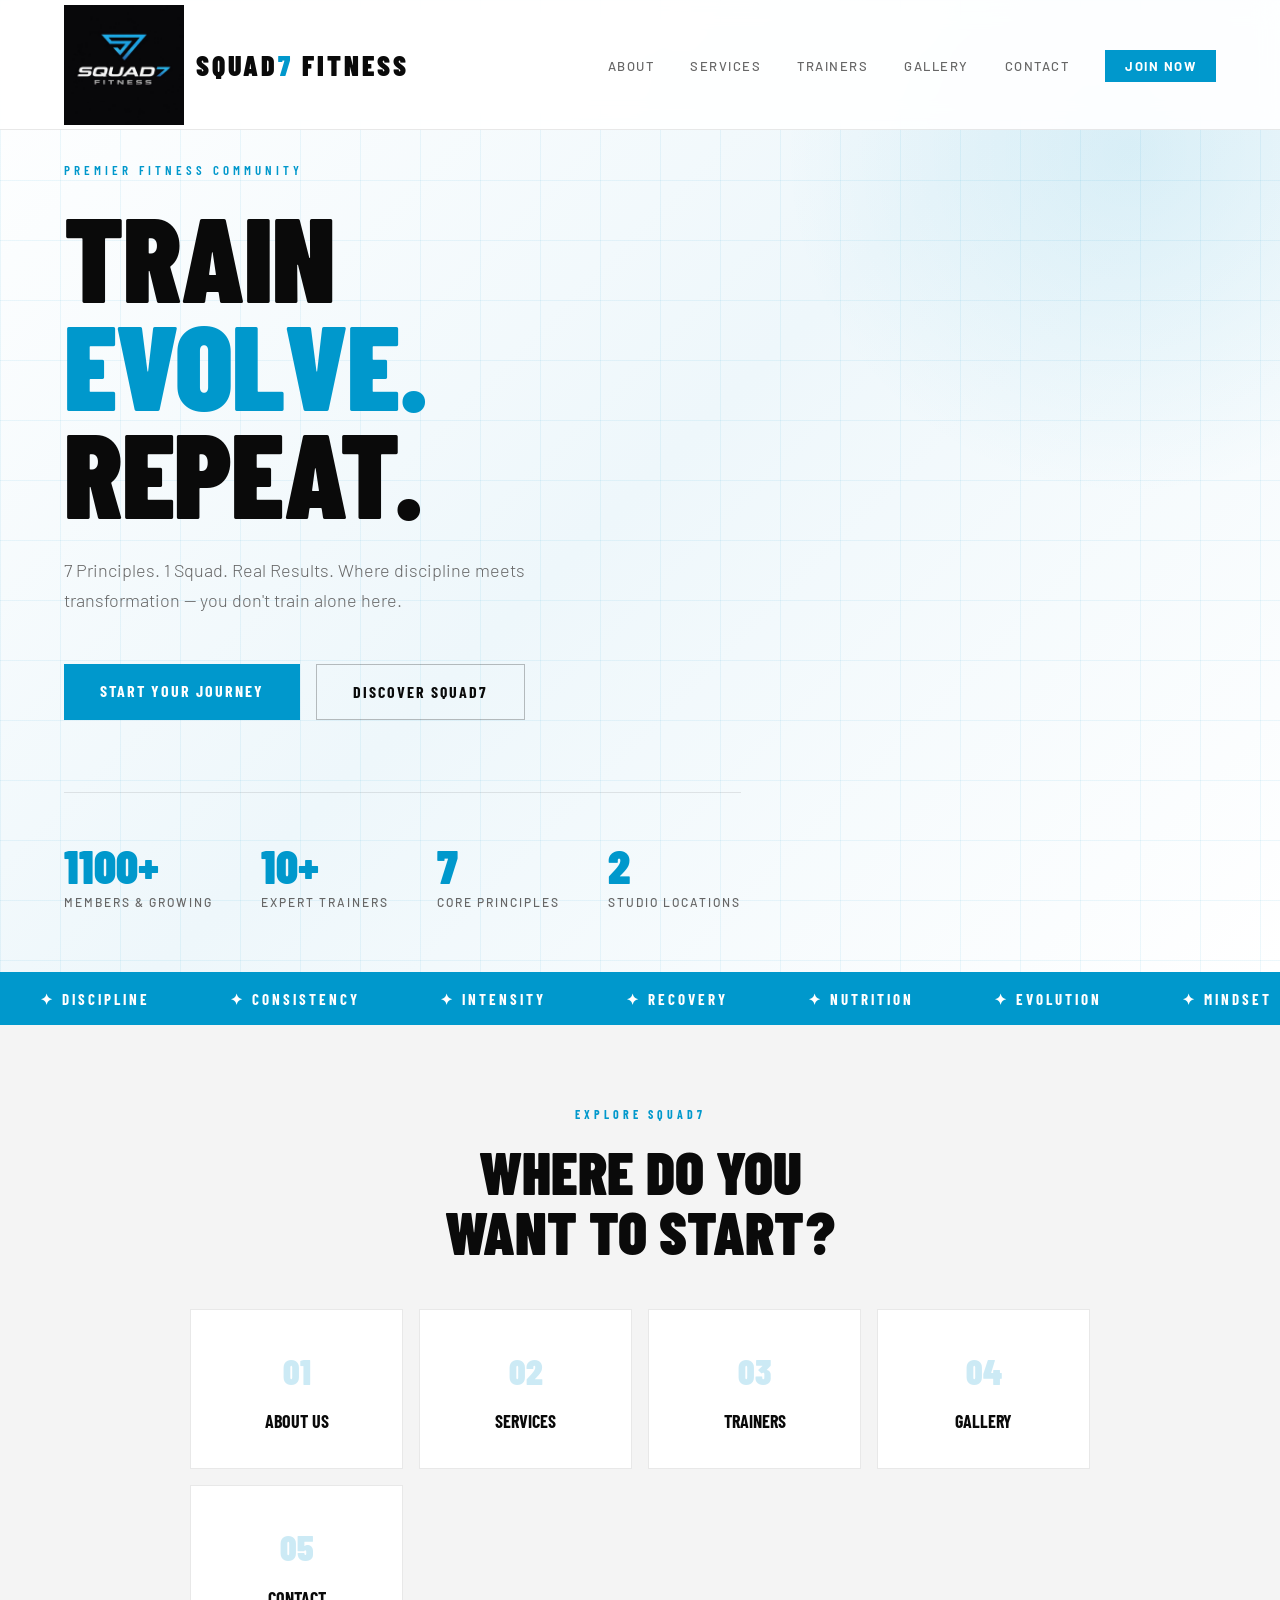
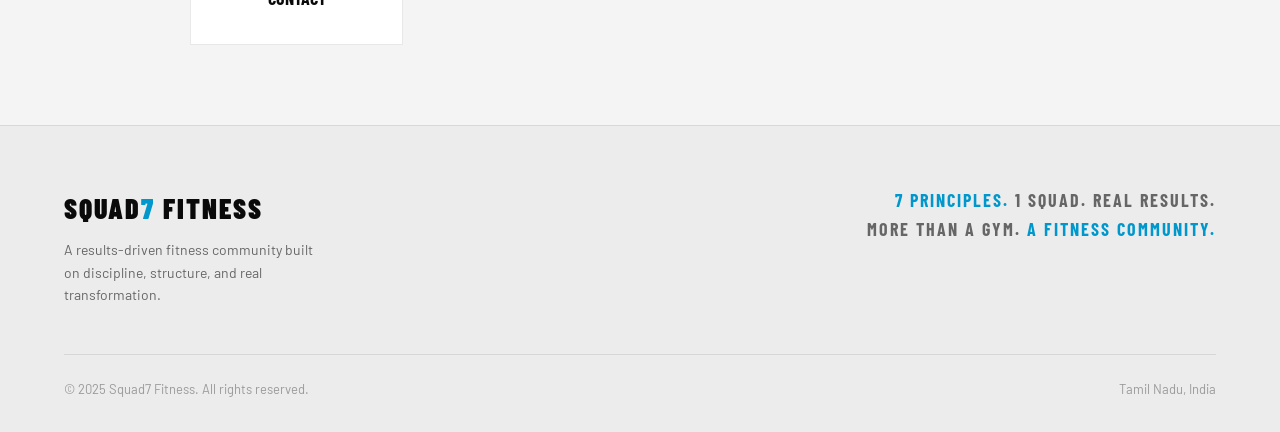
==== index.html @ 56f7736b "Update index.html" ====
<!DOCTYPE html>
<html lang="en">
<head>
<meta charset="UTF-8">
<meta name="viewport" content="width=device-width, initial-scale=1.0">
<title>Squad7 Fitness — 7 Principles. 1 Squad. Real Results.</title>
<link href="https://fonts.googleapis.com/css2?family=Barlow+Condensed:wght@400;600;700;800;900&family=Barlow:wght@300;400;500;600&display=swap" rel="stylesheet">
<style>
  *, *::before, *::after { margin: 0; padding: 0; box-sizing: border-box; }
  :root {
    --bg: #FFFFFF; --section: #F4F4F4; --accent: #0098CC;
    --accent-glow: rgba(0,152,204,0.1); --text: #0A0A0A;
    --subtext: #666666; --border: rgba(0,0,0,0.09); --card: #EBEBEB;
  }
  html { scroll-behavior: smooth; }
  body { background: var(--bg); color: var(--text); font-family: 'Barlow', sans-serif; font-weight: 400; line-height: 1.6; overflow-x: hidden; }

  /* NAV */
  nav { position: fixed; top: 0; left: 0; right: 0; z-index: 100; padding: 0 5vw; height: 130px; display: flex; align-items: center; justify-content: space-between; background: rgba(255,255,255,0.92); backdrop-filter: blur(12px); border-bottom: 1px solid var(--border); }
  .nav-logo { display: flex; align-items: center; gap: 12px; text-decoration: none; }
  .nav-logo img { height: 120px; width: auto; display: block; }
  .nav-logo-text { font-family: 'Barlow Condensed', sans-serif; font-weight: 900; font-size: 28px; letter-spacing: 3px; text-transform: uppercase; color: var(--text); line-height: 1; }
  .nav-logo-text span { color: var(--accent); }
  .nav-links { display: flex; gap: 36px; list-style: none; }
  .nav-links a { color: var(--subtext); text-decoration: none; font-size: 13px; font-weight: 500; letter-spacing: 1.5px; text-transform: uppercase; transition: color 0.2s; }
  .nav-links a:hover, .nav-links a.active { color: var(--accent); }
  .nav-cta { background: var(--accent); color: #FFF !important; padding: 8px 20px; font-weight: 700 !important; letter-spacing: 1px; transition: background 0.2s !important; }
  .nav-cta:hover { background: #0080AA !important; color: #FFF !important; }
  .hamburger { display: none; flex-direction: column; gap: 5px; cursor: pointer; }
  .hamburger span { display: block; width: 24px; height: 2px; background: var(--text); transition: 0.3s; }
  .mobile-menu { display: none; position: fixed; top: 130px; left: 0; right: 0; background: rgba(255,255,255,0.98); padding: 24px 5vw; flex-direction: column; gap: 20px; z-index: 99; border-bottom: 1px solid var(--border); }
  .mobile-menu a { color: var(--subtext); text-decoration: none; font-size: 15px; font-weight: 500; letter-spacing: 1px; text-transform: uppercase; }
  .mobile-menu a:hover { color: var(--accent); }
  .mobile-menu.open { display: flex; }

  /* SECTION DEFAULTS */
  section { padding: 60px 5vw; }
  .page-hero { padding: 160px 5vw 80px; background: linear-gradient(135deg, #FFFFFF 0%, #EEF7FB 50%, #FFFFFF 100%); position: relative; overflow: hidden; }
  .page-hero-grid { position: absolute; inset: 0; pointer-events: none; background-image: linear-gradient(rgba(0,152,204,0.07) 1px, transparent 1px), linear-gradient(90deg, rgba(0,152,204,0.07) 1px, transparent 1px); background-size: 60px 60px; }
  .page-hero-content { position: relative; z-index: 2; }
  .section-label { font-family: 'Barlow Condensed', sans-serif; font-size: 12px; font-weight: 700; letter-spacing: 4px; text-transform: uppercase; color: var(--accent); margin-bottom: 16px; }
  .section-title { font-family: 'Barlow Condensed', sans-serif; font-size: clamp(36px, 5vw, 60px); font-weight: 900; text-transform: uppercase; line-height: 1; margin-bottom: 24px; color: var(--text); }
  .section-sub { font-size: 17px; color: var(--subtext); max-width: 560px; line-height: 1.7; }
  .reveal { opacity: 0; transform: translateY(30px); transition: opacity 0.6s ease, transform 0.6s ease; }
  .reveal.visible { opacity: 1; transform: translateY(0); }

  /* BUTTONS */
  .btn-primary { background: var(--accent); color: #FFF; padding: 14px 36px; font-family: 'Barlow Condensed', sans-serif; font-size: 16px; font-weight: 700; letter-spacing: 2px; text-transform: uppercase; text-decoration: none; border: none; cursor: pointer; transition: background 0.2s, transform 0.15s; display: inline-block; }
  .btn-primary:hover { background: #0080AA; transform: translateY(-2px); }
  .btn-outline { background: transparent; color: var(--text); padding: 14px 36px; font-family: 'Barlow Condensed', sans-serif; font-size: 16px; font-weight: 700; letter-spacing: 2px; text-transform: uppercase; text-decoration: none; border: 1px solid rgba(0,0,0,0.25); cursor: pointer; transition: border-color 0.2s, color 0.2s, transform 0.15s; display: inline-block; }
  .btn-outline:hover { border-color: var(--accent); color: var(--accent); transform: translateY(-2px); }

  /* TICKER */
  .ticker-wrap { background: var(--accent); overflow: hidden; padding: 14px 0; white-space: nowrap; }
  .ticker-inner { display: inline-block; animation: ticker 20s linear infinite; }
  .ticker-inner span { font-family: 'Barlow Condensed', sans-serif; font-size: 15px; font-weight: 700; letter-spacing: 3px; text-transform: uppercase; color: #FFF; margin: 0 40px; }
  .ticker-inner span::before { content: '✦ '; }

  /* FOOTER */
  footer { background: #ECECEC; padding: 60px 5vw 32px; border-top: 1px solid var(--border); }
  .footer-top { display: flex; justify-content: space-between; align-items: flex-start; flex-wrap: wrap; gap: 40px; margin-bottom: 48px; }
  .footer-brand .logo { font-family: 'Barlow Condensed', sans-serif; font-size: 28px; font-weight: 900; letter-spacing: 2px; text-transform: uppercase; color: var(--text); display: block; margin-bottom: 8px; }
  .footer-brand .logo span { color: var(--accent); }
  .footer-brand p { font-size: 14px; color: var(--subtext); max-width: 260px; line-height: 1.6; }
  .footer-taglines { text-align: right; }
  .footer-taglines p { font-family: 'Barlow Condensed', sans-serif; font-size: 18px; font-weight: 700; letter-spacing: 2px; text-transform: uppercase; color: var(--subtext); line-height: 1.6; }
  .footer-taglines p span { color: var(--accent); }
  .footer-bottom { border-top: 1px solid var(--border); padding-top: 24px; display: flex; justify-content: space-between; align-items: center; flex-wrap: wrap; gap: 12px; }
  .footer-bottom p { font-size: 13px; color: rgba(0,0,0,0.35); }

  /* ANIMATIONS */
  @keyframes fadeUp { from { opacity: 0; transform: translateY(24px); } to { opacity: 1; transform: translateY(0); } }
  @keyframes ticker { from { transform: translateX(0); } to { transform: translateX(-50%); } }

  /* RESPONSIVE */
  @media (max-width: 900px) { .nav-links { display: none; } .nav-cta-desk { display: none; } .hamburger { display: flex; } }
  @media (max-width: 600px) { section { padding: 60px 5vw; } }
</style>
<style>
  #hero { min-height: 100vh; display: flex; align-items: center; padding: 160px 5vw 60px; position: relative; overflow: hidden; background: linear-gradient(135deg, #FFFFFF 0%, #EEF7FB 50%, #FFFFFF 100%); }
  .hero-grid-bg { position: absolute; inset: 0; pointer-events: none; background-image: linear-gradient(rgba(0,152,204,0.07) 1px, transparent 1px), linear-gradient(90deg, rgba(0,152,204,0.07) 1px, transparent 1px); background-size: 60px 60px; }
  .hero-glow { position: absolute; top: -200px; right: -200px; width: 700px; height: 700px; background: radial-gradient(circle, rgba(0,152,204,0.1) 0%, transparent 70%); pointer-events: none; }
  .hero-content { position: relative; z-index: 2; max-width: 800px; }
  .hero-eyebrow { font-family: 'Barlow Condensed', sans-serif; font-size: 13px; font-weight: 600; letter-spacing: 4px; text-transform: uppercase; color: var(--accent); margin-bottom: 20px; opacity: 0; animation: fadeUp 0.6s 0.2s forwards; }
  .hero-title { font-family: 'Barlow Condensed', sans-serif; font-size: clamp(60px, 10vw, 120px); font-weight: 900; line-height: 0.9; text-transform: uppercase; letter-spacing: -1px; margin-bottom: 30px; color: var(--text); opacity: 0; animation: fadeUp 0.7s 0.4s forwards; }
  .hero-title .line2 { color: var(--accent); }
  .hero-sub { font-size: 18px; font-weight: 300; color: var(--subtext); max-width: 500px; margin-bottom: 48px; line-height: 1.7; opacity: 0; animation: fadeUp 0.7s 0.6s forwards; }
  .hero-btns { display: flex; gap: 16px; flex-wrap: wrap; opacity: 0; animation: fadeUp 0.7s 0.8s forwards; }
  .hero-stats { display: flex; gap: 48px; flex-wrap: wrap; margin-top: 72px; padding-top: 48px; border-top: 1px solid var(--border); opacity: 0; animation: fadeUp 0.7s 1s forwards; }
  .hero-stat-num { font-family: 'Barlow Condensed', sans-serif; font-size: 48px; font-weight: 900; line-height: 1; color: var(--accent); }
  .hero-stat-label { font-size: 12px; font-weight: 500; letter-spacing: 2px; text-transform: uppercase; color: var(--subtext); margin-top: 4px; }
  @media (max-width: 600px) { .hero-title { font-size: 56px; } .hero-stats { gap: 24px; } .hero-stat-num { font-size: 36px; } }
</style>
</head>
<body>
<nav>
  <a href="index.html" class="nav-logo"><img src="[data-uri]" alt="Squad7 Fitness"><span class="nav-logo-text">SQUAD<span>7</span> FITNESS</span></a>
  <ul class="nav-links">
    <li><a href="about.html">About</a></li>
    <li><a href="services.html">Services</a></li>
    <li><a href="trainers.html">Trainers</a></li>
    <li><a href="gallery.html">Gallery</a></li>
    <li><a href="contact.html">Contact</a></li>
    <li><a href="contact.html" class="nav-cta">Join Now</a></li>
  </ul>
  <div class="hamburger" onclick="toggleMenu()" aria-label="Menu"><span></span><span></span><span></span></div>
</nav>
<div class="mobile-menu" id="mobileMenu">
  <a href="about.html" onclick="closeMenu()">About</a>
  <a href="services.html" onclick="closeMenu()">Services</a>
  <a href="trainers.html" onclick="closeMenu()">Trainers</a>
  <a href="gallery.html" onclick="closeMenu()">Gallery</a>
  <a href="contact.html" onclick="closeMenu()">Contact</a>
  <a href="contact.html" onclick="closeMenu()" class="btn-primary" style="text-align:center;">Join Now</a>
</div>
<section id="hero">
  <div class="hero-grid-bg"></div>
  <div class="hero-glow"></div>
  <div class="hero-content">
    <p class="hero-eyebrow">Premier Fitness Community</p>
    <h1 class="hero-title">TRAIN<br><span class="line2">EVOLVE.</span><br>REPEAT.</h1>
    <p class="hero-sub">7 Principles. 1 Squad. Real Results. Where discipline meets transformation — you don't train alone here.</p>
    <div class="hero-btns">
      <a href="contact.html" class="btn-primary">Start Your Journey</a>
      <a href="about.html" class="btn-outline">Discover Squad7</a>
    </div>
    <div class="hero-stats">
      <div><div class="hero-stat-num">1100+</div><div class="hero-stat-label">Members & Growing</div></div>
      <div><div class="hero-stat-num">10+</div><div class="hero-stat-label">Expert Trainers</div></div>
      <div><div class="hero-stat-num">7</div><div class="hero-stat-label">Core Principles</div></div>
      <div><div class="hero-stat-num">2</div><div class="hero-stat-label">Studio Locations</div></div>
    </div>
  </div>
</section>
<div class="ticker-wrap">
  <div class="ticker-inner">
    <span>Discipline</span><span>Consistency</span><span>Intensity</span><span>Recovery</span><span>Nutrition</span><span>Evolution</span><span>Mindset</span>
    <span>Discipline</span><span>Consistency</span><span>Intensity</span><span>Recovery</span><span>Nutrition</span><span>Evolution</span><span>Mindset</span>
    <span>Discipline</span><span>Consistency</span><span>Intensity</span><span>Recovery</span><span>Nutrition</span><span>Evolution</span><span>Mindset</span>
  </div>
</div>
<section style="background:var(--section); padding: 80px 5vw; text-align:center;">
  <div class="reveal">
    <p class="section-label">Explore Squad7</p>
    <h2 class="section-title" style="margin-bottom:48px;">Where Do You<br>Want to Start?</h2>
  </div>
  <div class="reveal" style="display:grid; grid-template-columns: repeat(auto-fill, minmax(200px,1fr)); gap:16px; max-width:900px; margin:0 auto;">
    <a href="about.html" style="background:#fff; border:1px solid var(--border); padding:32px 20px; text-decoration:none; transition:border-color 0.2s, transform 0.2s; display:block;" onmouseover="this.style.borderColor='var(--accent)';this.style.transform='translateY(-4px)'" onmouseout="this.style.borderColor='var(--border)';this.style.transform=''">
      <div style="font-family:'Barlow Condensed',sans-serif;font-size:36px;font-weight:900;color:rgba(0,152,204,0.2);margin-bottom:8px;">01</div>
      <div style="font-family:'Barlow Condensed',sans-serif;font-size:18px;font-weight:700;text-transform:uppercase;color:var(--text);">About Us</div>
    </a>
    <a href="services.html" style="background:#fff; border:1px solid var(--border); padding:32px 20px; text-decoration:none; transition:border-color 0.2s, transform 0.2s; display:block;" onmouseover="this.style.borderColor='var(--accent)';this.style.transform='translateY(-4px)'" onmouseout="this.style.borderColor='var(--border)';this.style.transform=''">
      <div style="font-family:'Barlow Condensed',sans-serif;font-size:36px;font-weight:900;color:rgba(0,152,204,0.2);margin-bottom:8px;">02</div>
      <div style="font-family:'Barlow Condensed',sans-serif;font-size:18px;font-weight:700;text-transform:uppercase;color:var(--text);">Services</div>
    </a>
    <a href="trainers.html" style="background:#fff; border:1px solid var(--border); padding:32px 20px; text-decoration:none; transition:border-color 0.2s, transform 0.2s; display:block;" onmouseover="this.style.borderColor='var(--accent)';this.style.transform='translateY(-4px)'" onmouseout="this.style.borderColor='var(--border)';this.style.transform=''">
      <div style="font-family:'Barlow Condensed',sans-serif;font-size:36px;font-weight:900;color:rgba(0,152,204,0.2);margin-bottom:8px;">03</div>
      <div style="font-family:'Barlow Condensed',sans-serif;font-size:18px;font-weight:700;text-transform:uppercase;color:var(--text);">Trainers</div>
    </a>
    <a href="gallery.html" style="background:#fff; border:1px solid var(--border); padding:32px 20px; text-decoration:none; transition:border-color 0.2s, transform 0.2s; display:block;" onmouseover="this.style.borderColor='var(--accent)';this.style.transform='translateY(-4px)'" onmouseout="this.style.borderColor='var(--border)';this.style.transform=''">
      <div style="font-family:'Barlow Condensed',sans-serif;font-size:36px;font-weight:900;color:rgba(0,152,204,0.2);margin-bottom:8px;">04</div>
      <div style="font-family:'Barlow Condensed',sans-serif;font-size:18px;font-weight:700;text-transform:uppercase;color:var(--text);">Gallery</div>
    </a>
    <a href="contact.html" style="background:#fff; border:1px solid var(--border); padding:32px 20px; text-decoration:none; transition:border-color 0.2s, transform 0.2s; display:block;" onmouseover="this.style.borderColor='var(--accent)';this.style.transform='translateY(-4px)'" onmouseout="this.style.borderColor='var(--border)';this.style.transform=''">
      <div style="font-family:'Barlow Condensed',sans-serif;font-size:36px;font-weight:900;color:rgba(0,152,204,0.2);margin-bottom:8px;">05</div>
      <div style="font-family:'Barlow Condensed',sans-serif;font-size:18px;font-weight:700;text-transform:uppercase;color:var(--text);">Contact</div>
    </a>
  </div>
</section>
<footer>
  <div class="footer-top">
    <div class="footer-brand">
      <span class="logo">SQUAD<span>7</span> FITNESS</span>
      <p>A results-driven fitness community built on discipline, structure, and real transformation.</p>
    </div>
    <div class="footer-taglines">
      <p><span>7 Principles.</span> 1 Squad. Real Results.</p>
      <p>More Than a Gym. <span>A Fitness Community.</span></p>
    </div>
  </div>
  <div class="footer-bottom">
    <p>&copy; 2025 Squad7 Fitness. All rights reserved.</p>
    <p>Tamil Nadu, India</p>
  </div>
</footer>
<script>
function toggleMenu() { document.getElementById("mobileMenu").classList.toggle("open"); }
function closeMenu() { document.getElementById("mobileMenu").classList.remove("open"); }
const observer = new IntersectionObserver((entries) => {
  entries.forEach((e, i) => { if (e.isIntersecting) { setTimeout(() => e.target.classList.add("visible"), i * 100); } });
}, { threshold: 0.1 });
document.querySelectorAll(".reveal").forEach(el => observer.observe(el));
</script>
</body>
</html>
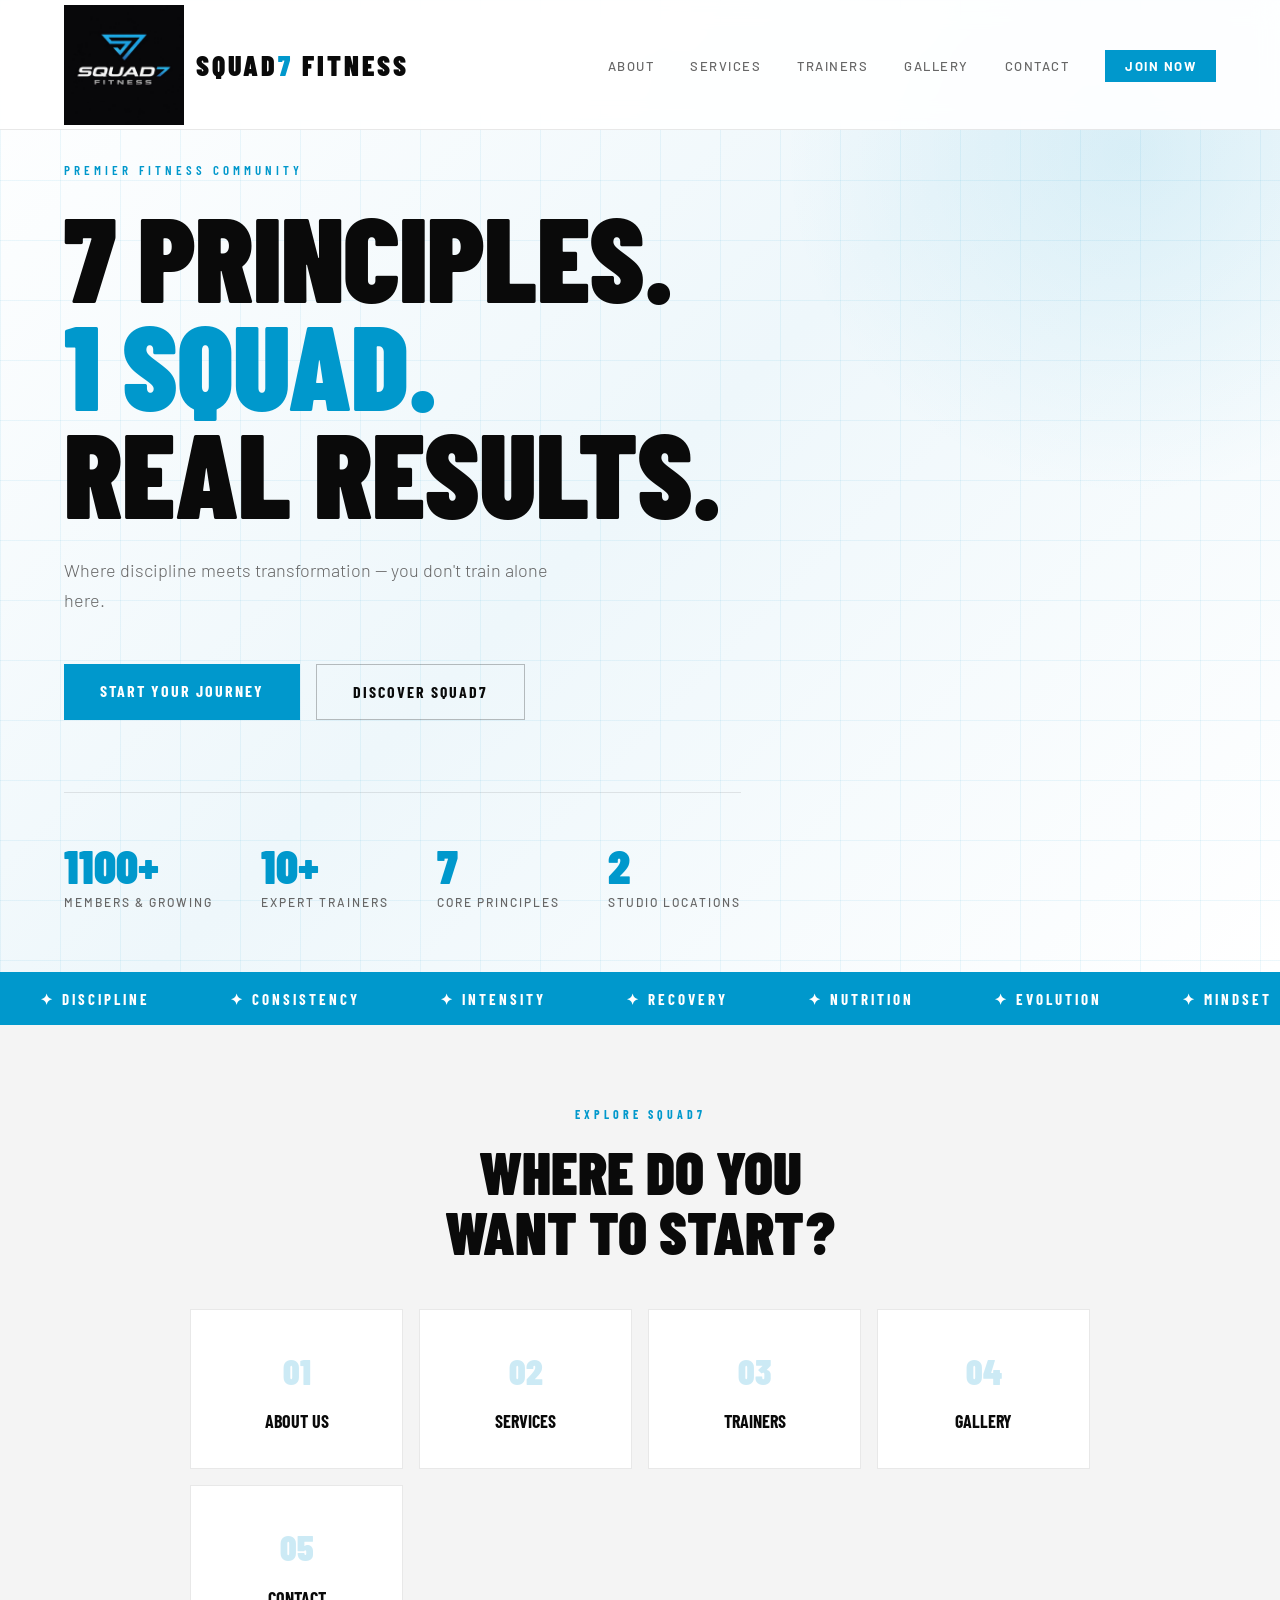
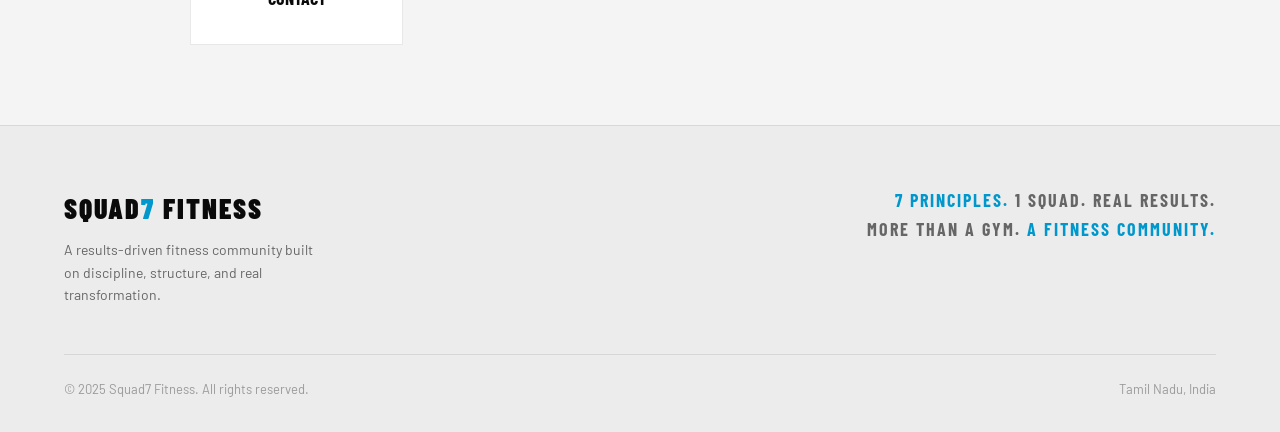
==== commit 9e09189b: "Update index.html" ====
--- a/index.html
+++ b/index.html
@@ -118,8 +118,8 @@
   <div class="hero-glow"></div>
   <div class="hero-content">
     <p class="hero-eyebrow">Premier Fitness Community</p>
-    <h1 class="hero-title">TRAIN<br><span class="line2">EVOLVE.</span><br>REPEAT.</h1>
-    <p class="hero-sub">7 Principles. 1 Squad. Real Results. Where discipline meets transformation — you don't train alone here.</p>
+    <h1 class="hero-title">7 PRINCIPLES.<br><span class="line2">1 SQUAD.</span><br>REAL RESULTS.</h1>
+    <p class="hero-sub">Where discipline meets transformation — you don't train alone here.</p>
     <div class="hero-btns">
       <a href="contact.html" class="btn-primary">Start Your Journey</a>
       <a href="about.html" class="btn-outline">Discover Squad7</a>
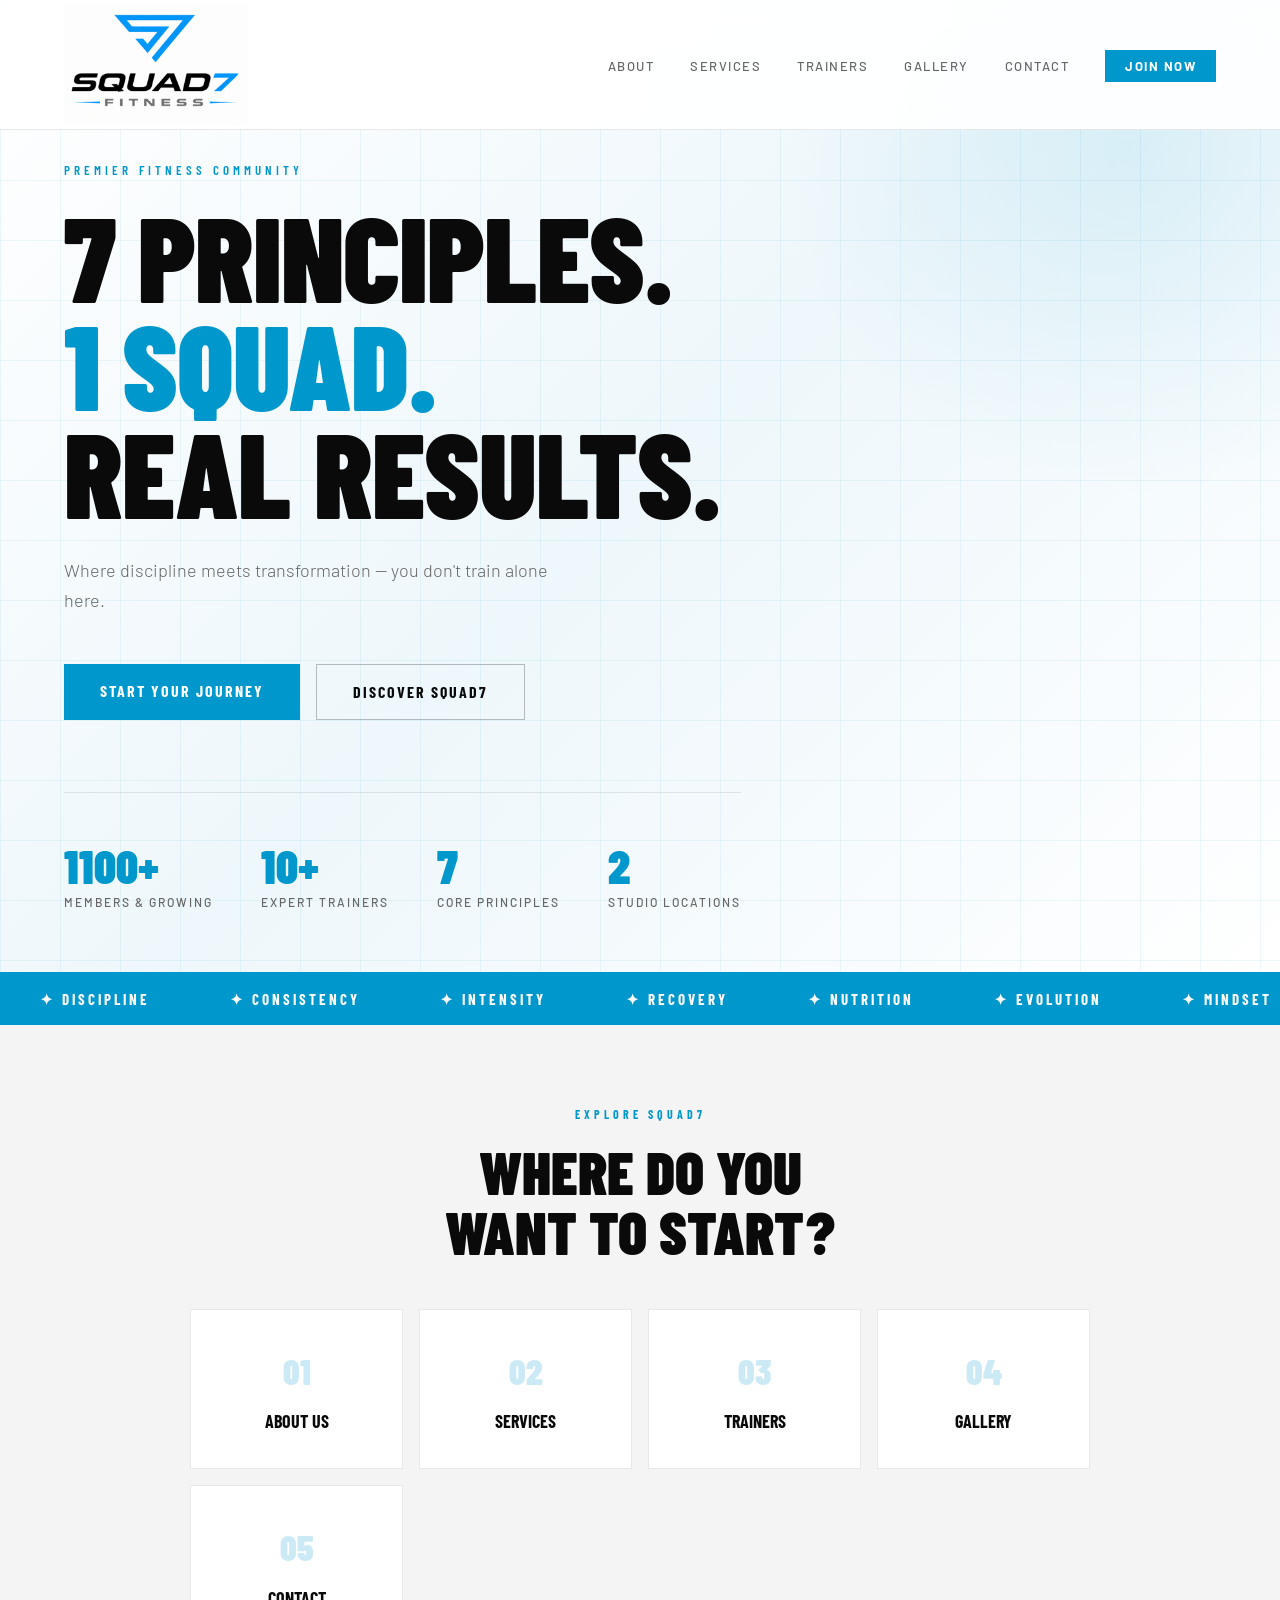
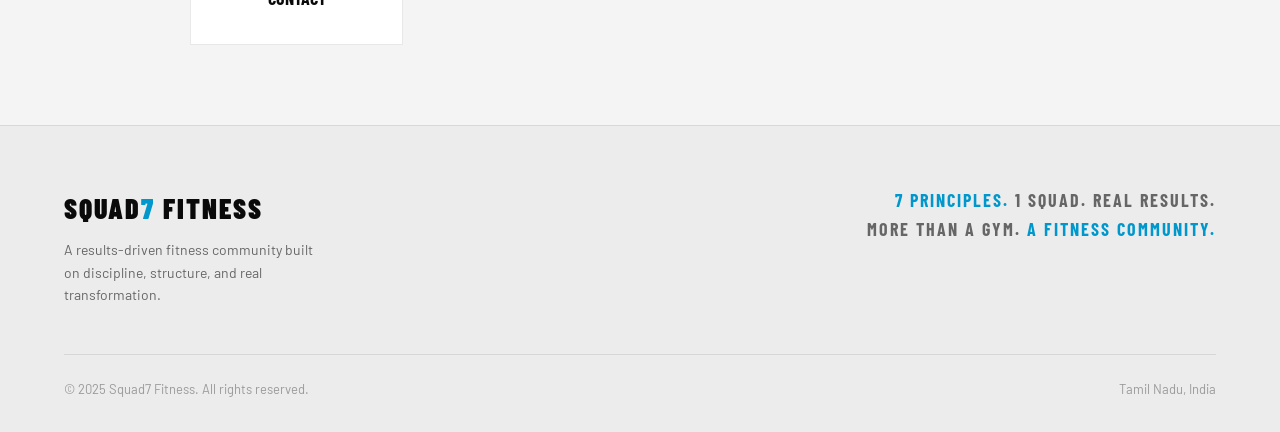
==== commit 85d381cb: "Update index.html" ====
--- a/index.html
+++ b/index.html
@@ -94,7 +94,7 @@
 </head>
 <body>
 <nav>
-  <a href="index.html" class="nav-logo"><img src="[data-uri]" alt="Squad7 Fitness"><span class="nav-logo-text">SQUAD<span>7</span> FITNESS</span></a>
+  <a href="index.html" class="nav-logo"><img src="images/logo.png" alt="Squad7 Fitness"></a>
   <ul class="nav-links">
     <li><a href="about.html">About</a></li>
     <li><a href="services.html">Services</a></li>
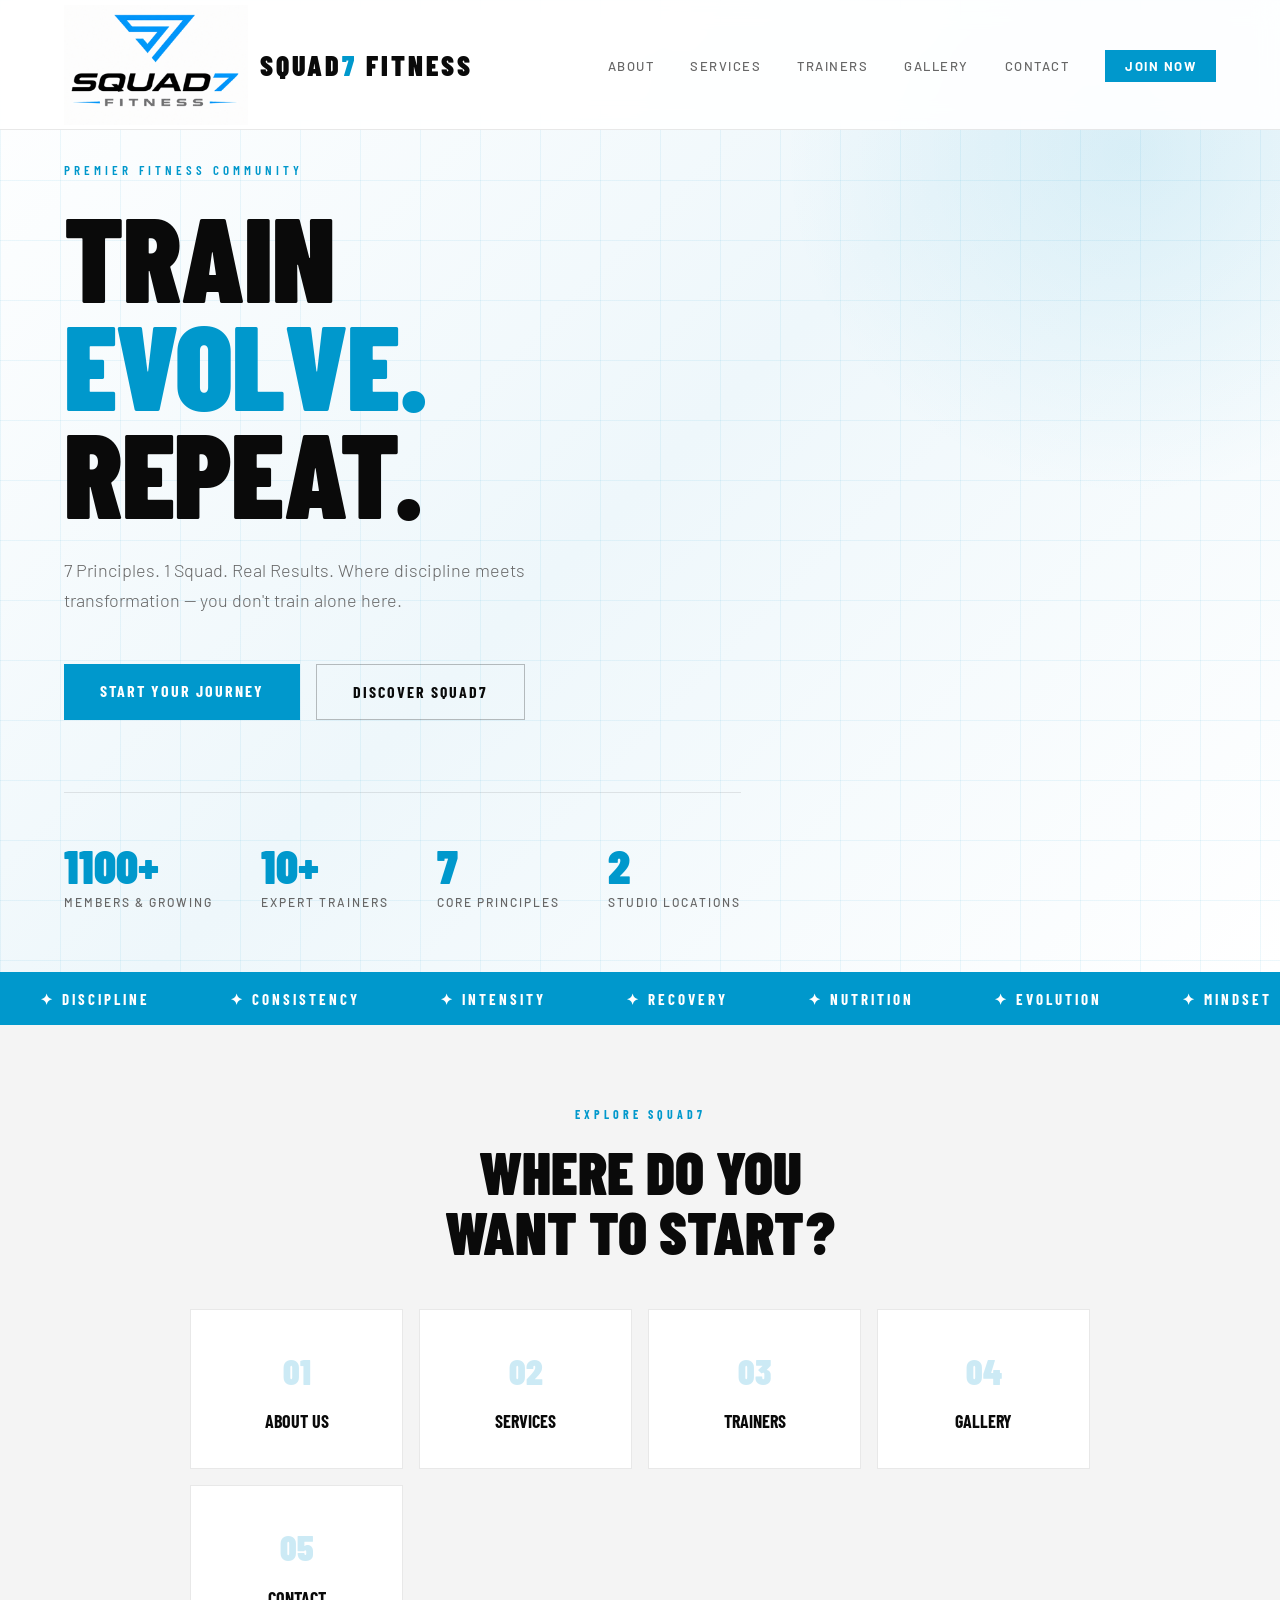
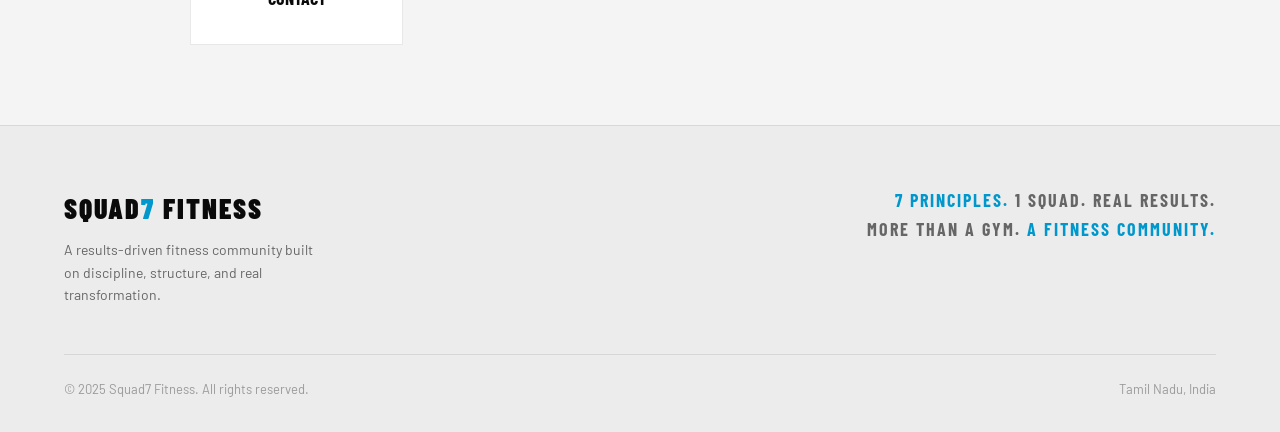
==== commit 13d7928c: "Update index.html" ====
--- a/index.html
+++ b/index.html
@@ -94,7 +94,7 @@
 </head>
 <body>
 <nav>
-  <a href="index.html" class="nav-logo"><img src="images/logo.png" alt="Squad7 Fitness"></a>
+  <a href="index.html" class="nav-logo"><img src="images/logo.png" alt="Squad7 Fitness"><span class="nav-logo-text">SQUAD<span>7</span> FITNESS</span></a>
   <ul class="nav-links">
     <li><a href="about.html">About</a></li>
     <li><a href="services.html">Services</a></li>
@@ -118,8 +118,8 @@
   <div class="hero-glow"></div>
   <div class="hero-content">
     <p class="hero-eyebrow">Premier Fitness Community</p>
-    <h1 class="hero-title">7 PRINCIPLES.<br><span class="line2">1 SQUAD.</span><br>REAL RESULTS.</h1>
-    <p class="hero-sub">Where discipline meets transformation — you don't train alone here.</p>
+    <h1 class="hero-title">TRAIN<br><span class="line2">EVOLVE.</span><br>REPEAT.</h1>
+    <p class="hero-sub">7 Principles. 1 Squad. Real Results. Where discipline meets transformation — you don't train alone here.</p>
     <div class="hero-btns">
       <a href="contact.html" class="btn-primary">Start Your Journey</a>
       <a href="about.html" class="btn-outline">Discover Squad7</a>
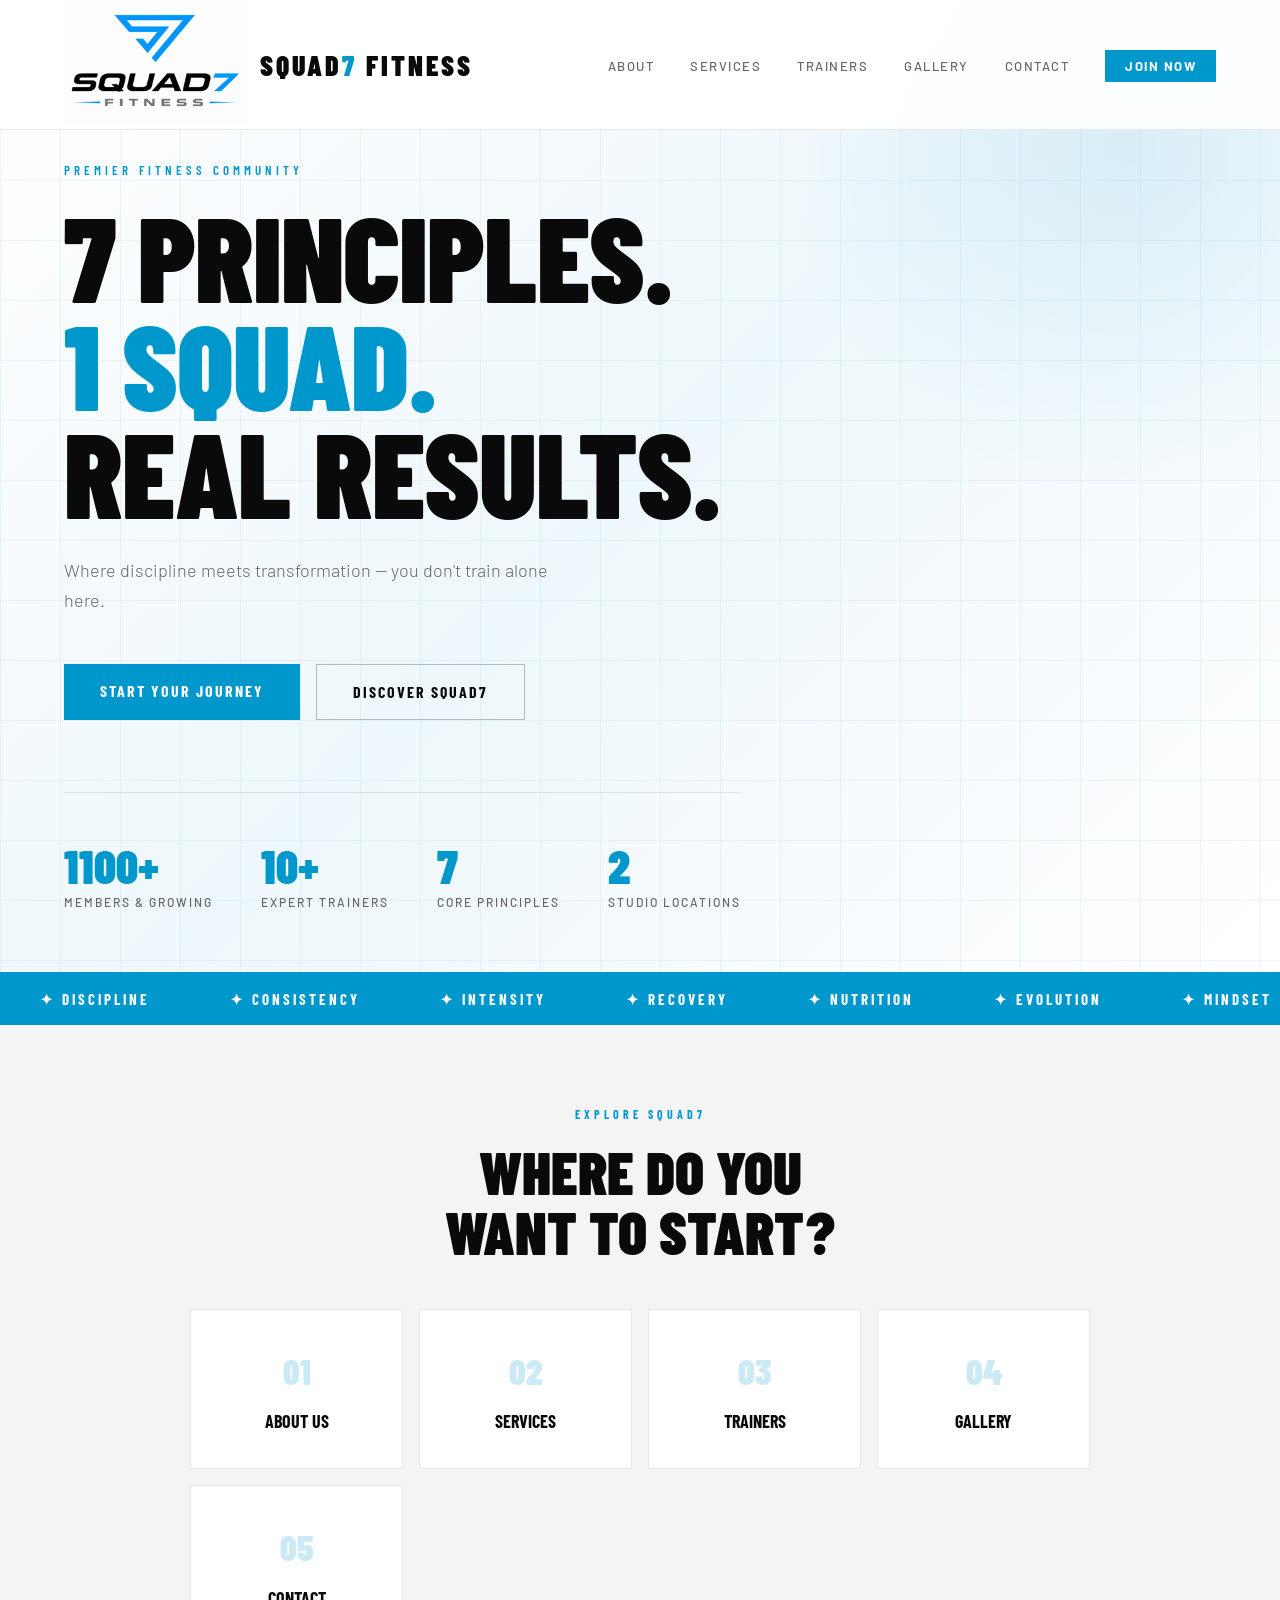
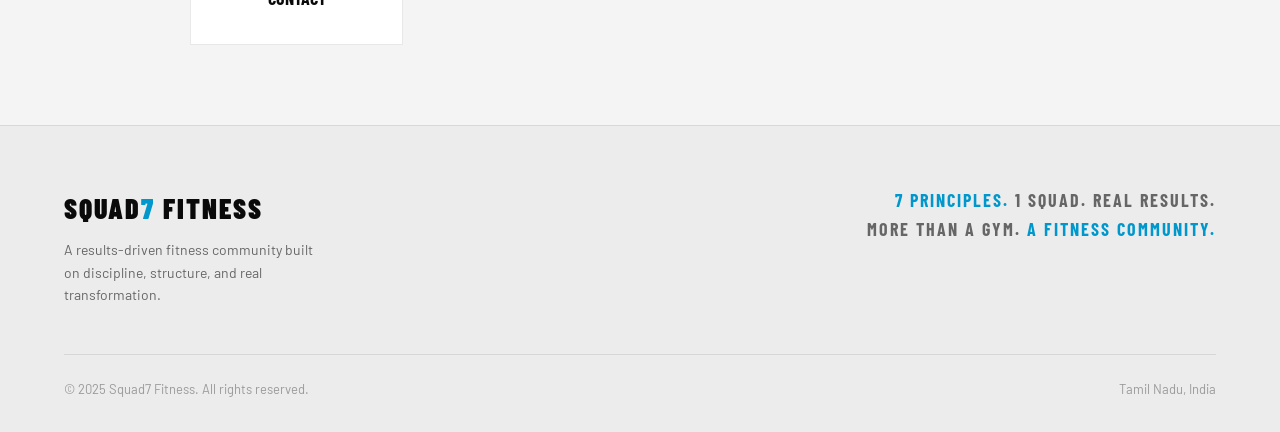
==== commit 2b17e9b9: "Update index.html" ====
--- a/index.html
+++ b/index.html
@@ -94,7 +94,7 @@
 </head>
 <body>
 <nav>
-  <a href="index.html" class="nav-logo"><img src="images/logo.png" alt="Squad7 Fitness"><span class="nav-logo-text">SQUAD<span>7</span> FITNESS</span></a>
+<a href="index.html" class="nav-logo"><img src="images/logo.png" alt="Squad7 Fitness"><span class="nav-logo-text">SQUAD<span>7</span> FITNESS</span></a>
   <ul class="nav-links">
     <li><a href="about.html">About</a></li>
     <li><a href="services.html">Services</a></li>
@@ -118,8 +118,8 @@
   <div class="hero-glow"></div>
   <div class="hero-content">
     <p class="hero-eyebrow">Premier Fitness Community</p>
-    <h1 class="hero-title">TRAIN<br><span class="line2">EVOLVE.</span><br>REPEAT.</h1>
-    <p class="hero-sub">7 Principles. 1 Squad. Real Results. Where discipline meets transformation — you don't train alone here.</p>
+    <h1 class="hero-title">7 PRINCIPLES.<br><span class="line2">1 SQUAD.</span><br>REAL RESULTS.</h1>
+    <p class="hero-sub">Where discipline meets transformation — you don't train alone here.</p>
     <div class="hero-btns">
       <a href="contact.html" class="btn-primary">Start Your Journey</a>
       <a href="about.html" class="btn-outline">Discover Squad7</a>
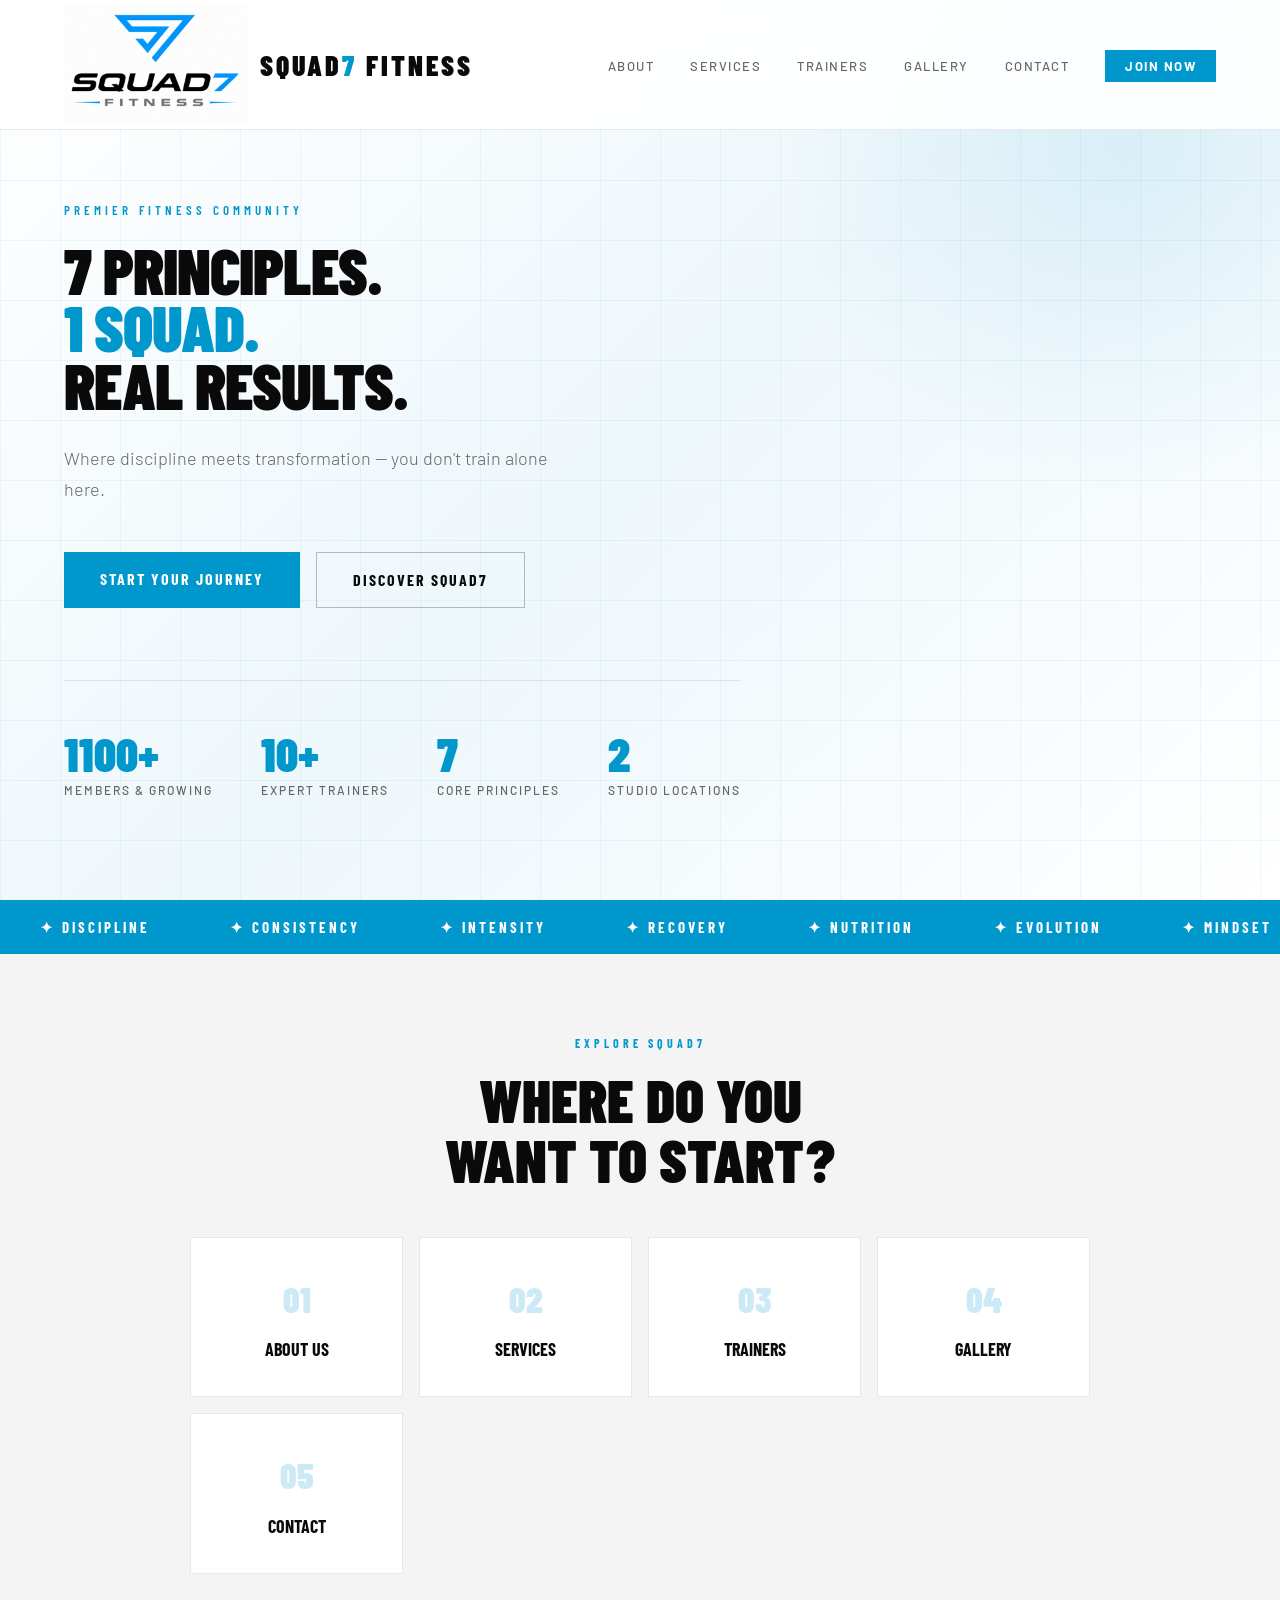
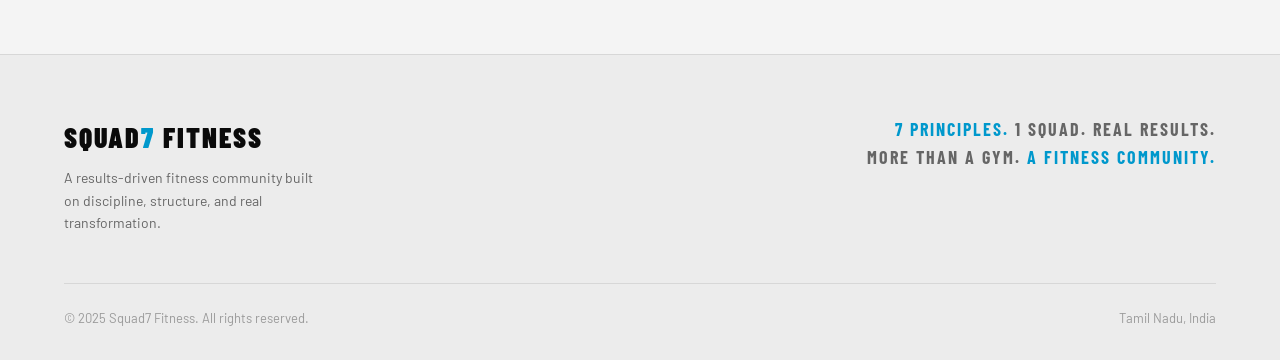
==== commit b4eac563: "Update index.html" ====
--- a/index.html
+++ b/index.html
@@ -82,7 +82,7 @@
   .hero-glow { position: absolute; top: -200px; right: -200px; width: 700px; height: 700px; background: radial-gradient(circle, rgba(0,152,204,0.1) 0%, transparent 70%); pointer-events: none; }
   .hero-content { position: relative; z-index: 2; max-width: 800px; }
   .hero-eyebrow { font-family: 'Barlow Condensed', sans-serif; font-size: 13px; font-weight: 600; letter-spacing: 4px; text-transform: uppercase; color: var(--accent); margin-bottom: 20px; opacity: 0; animation: fadeUp 0.6s 0.2s forwards; }
-  .hero-title { font-family: 'Barlow Condensed', sans-serif; font-size: clamp(60px, 10vw, 120px); font-weight: 900; line-height: 0.9; text-transform: uppercase; letter-spacing: -1px; margin-bottom: 30px; color: var(--text); opacity: 0; animation: fadeUp 0.7s 0.4s forwards; }
+  .hero-title { font-family: 'Barlow Condensed', sans-serif; font-size: clamp(30px, 5vw, 75px); font-weight: 900; line-height: 0.9; text-transform: uppercase; letter-spacing: -1px; margin-bottom: 30px; color: var(--text); opacity: 0; animation: fadeUp 0.7s 0.4s forwards; }
   .hero-title .line2 { color: var(--accent); }
   .hero-sub { font-size: 18px; font-weight: 300; color: var(--subtext); max-width: 500px; margin-bottom: 48px; line-height: 1.7; opacity: 0; animation: fadeUp 0.7s 0.6s forwards; }
   .hero-btns { display: flex; gap: 16px; flex-wrap: wrap; opacity: 0; animation: fadeUp 0.7s 0.8s forwards; }
